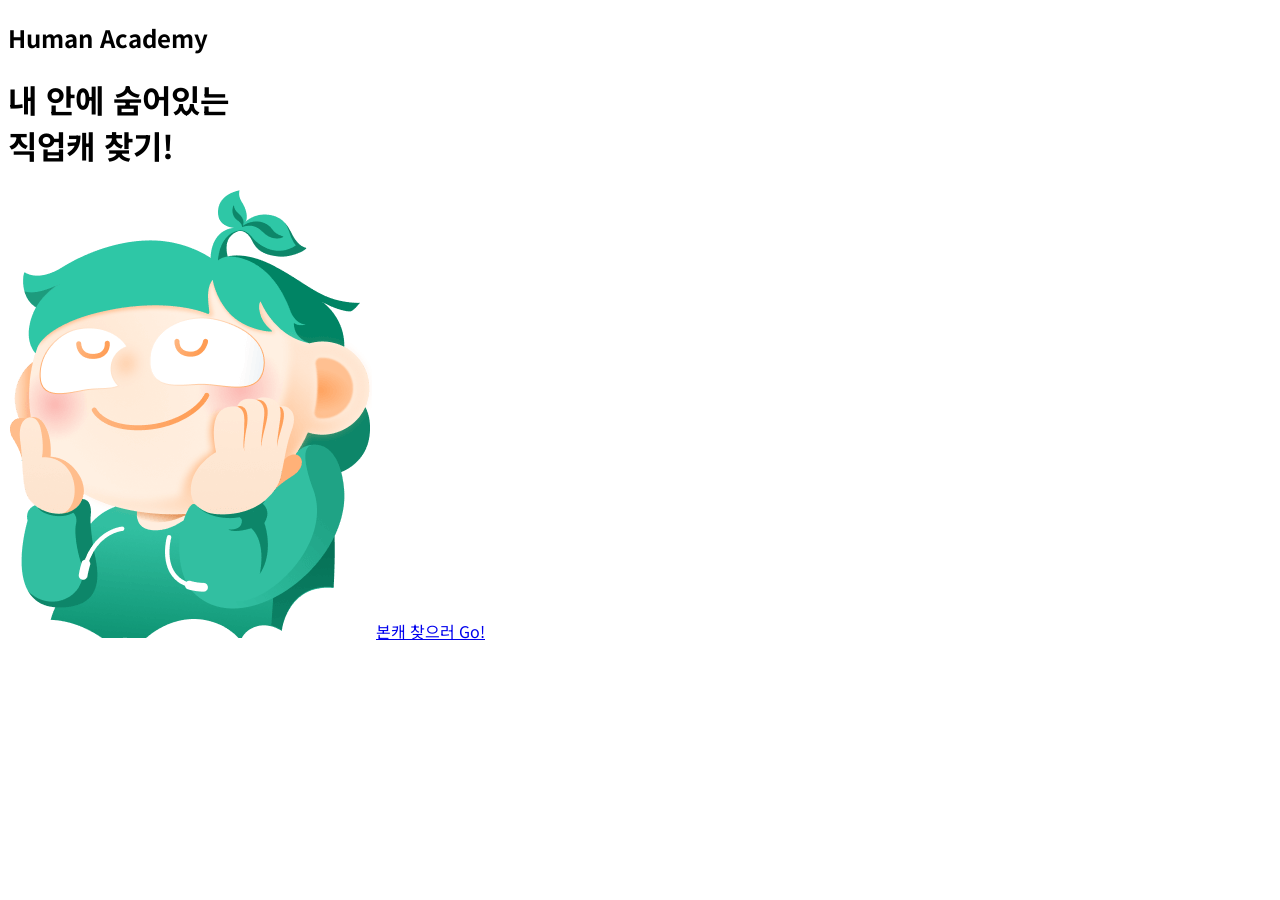
==== index.html @ d0881e90 "first commit" ====
<!DOCTYPE html>
<html lang="ko">
<head>
  <meta charset="UTF-8">
  <meta name="viewport" content="width=device-width, initial-scale=1.0">
  <link href="https://fonts.googleapis.com/css2?family=Noto+Sans+KR&display=swap" rel="stylesheet">
  <link rel="stylesheet" href="./css/common.css">
  <title>MBTI</title>
</head>
<body>
  <h2 class="page-subtitle">
    Human Academy
  </h2>
  <h1 class="page-title">
    내 안에 숨어있는 <br>
    직업캐 찾기!
  </h1>
  <img src="./images/main_character.png" alt="캐릭터" class = "character">
  <a href="./question.html" class="btn btn-orange">
    본캐 찾으러 Go!
  </a>
</body>
</html>
---- css/common.css ----
body {
  font-family: 'Noto Sans KR', sans-serif;
}
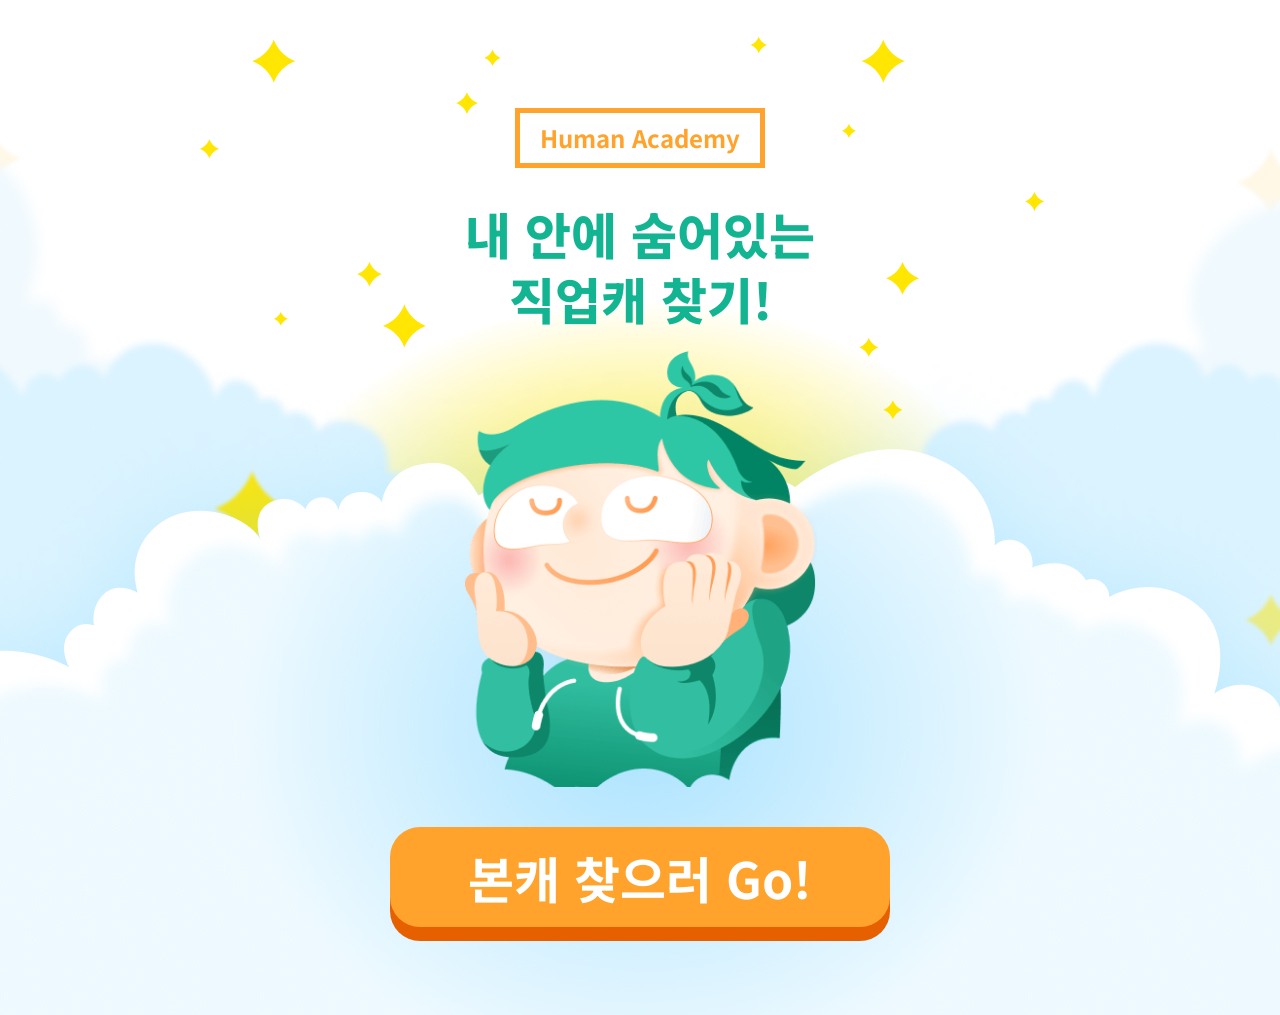
==== commit 7c5ed77d: "no message" ====
--- a/index.html
+++ b/index.html
@@ -5,6 +5,7 @@
   <meta name="viewport" content="width=device-width, initial-scale=1.0">
   <link href="https://fonts.googleapis.com/css2?family=Noto+Sans+KR&display=swap" rel="stylesheet">
   <link rel="stylesheet" href="./css/common.css">
+  <link rel="icon" href="/favicon.ico">
   <title>MBTI</title>
 </head>
 <body>
--- a/css/common.css
+++ b/css/common.css
@@ -1,3 +1,99 @@
 body {
   font-family: 'Noto Sans KR', sans-serif;
+  background-image: url('../images/main_bg.jpg');
+  background-position: top center;
+  background-repeat: no-repeat;
+  padding-top: 80px;
+  padding-bottom: 80px;
+  /* 한글 단어 단위 줄바꿈*/
+  word-break: keep-all;
 }
+
+img {
+  display: block;
+}
+
+/* 메인 캐릭터 */
+.character {
+  width: 100%;
+  max-width: 354px;
+  margin-left: auto;
+  margin-right: auto;
+  margin-bottom: 40px;
+}
+
+.page-title {
+  font-size: 50px;
+  font-weight: 800;
+  line-height: 1.3;
+  color: #13b491;
+  text-align: center;
+  margin-bottom: 20px;
+}
+
+.page-subtitle {
+  width: 240px;
+  height: 50px;
+  border: 5px solid #ffa32d;
+  font-size: 24px;
+  font-weight: 700;
+  color: #ffa32d;
+  display: flex;
+  justify-content: center;
+  align-items: center;
+  margin-left: auto;
+  margin-right: auto;
+  margin-bottom: 20px;
+}
+
+.btn {
+  max-width: 500px;
+  height: 100px;
+  font-size: 50px;
+  font-weight: 700;
+  border-radius: 30px;
+  text-decoration: none;
+  display: flex;
+  justify-content: center;
+  align-items: center;
+  margin-left: auto;
+  margin-right: auto;
+  transition: 0.1s;
+}
+
+.btn-orange {
+  background-color: #ffa32d;
+  color: #FFF;
+  box-shadow: 0 14px 0 #E66000;
+}
+
+/*버튼에 눌림효과 주기*/
+.btn-orange:active {
+  box-shadow: 0 4px 0 #E66000;
+}
+
+.btn-green {
+  background-color: #32bfa1;
+  color: #FFF;
+  box-shadow: 0 14px 0 #299a82;
+}
+.btn-green:active {
+  box-shadow: 0 4px 0 #299a82;
+}
+.btn-gray {
+  background-color: #f2f4f6;
+  color: #444;
+  box-shadow: 0 14px 0 #dfe1e2;
+}
+.btn-gray:active {
+  background-color: #eea9fc;
+  box-shadow: 0 4px 0 #dfe2e1;
+}
+
+.btn-small {
+  max-width: 350px;
+  height: 70px;
+  font-size: 26px;
+  margin-bottom: 30px;
+  margin-top: 20px;
+}
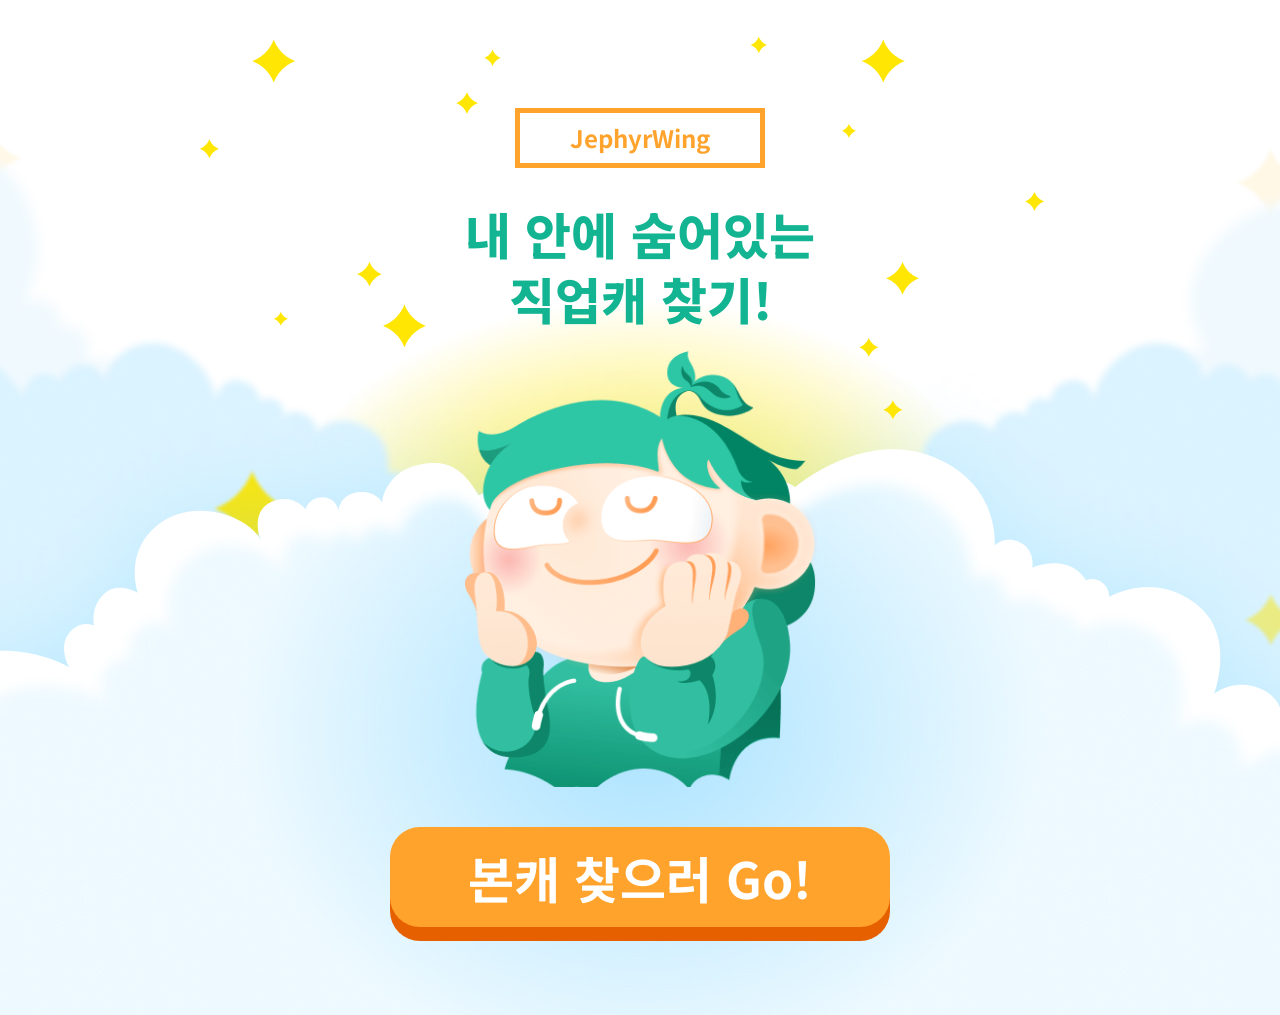
==== commit 0d129052: "subtitle 변경" ====
--- a/index.html
+++ b/index.html
@@ -5,12 +5,12 @@
   <meta name="viewport" content="width=device-width, initial-scale=1.0">
   <link href="https://fonts.googleapis.com/css2?family=Noto+Sans+KR&display=swap" rel="stylesheet">
   <link rel="stylesheet" href="./css/common.css">
-  <link rel="icon" href="/favicon.ico">
+  <link rel="icon" href="./favicon.ico">
   <title>MBTI</title>
 </head>
 <body>
   <h2 class="page-subtitle">
-    Human Academy
+    JephyrWing
   </h2>
   <h1 class="page-title">
     내 안에 숨어있는 <br>
@@ -21,4 +21,4 @@
     본캐 찾으러 Go!
   </a>
 </body>
-</html>+</html>
--- a/css/common.css
+++ b/css/common.css
@@ -96,4 +96,4 @@
   font-size: 26px;
   margin-bottom: 30px;
   margin-top: 20px;
-}+}
